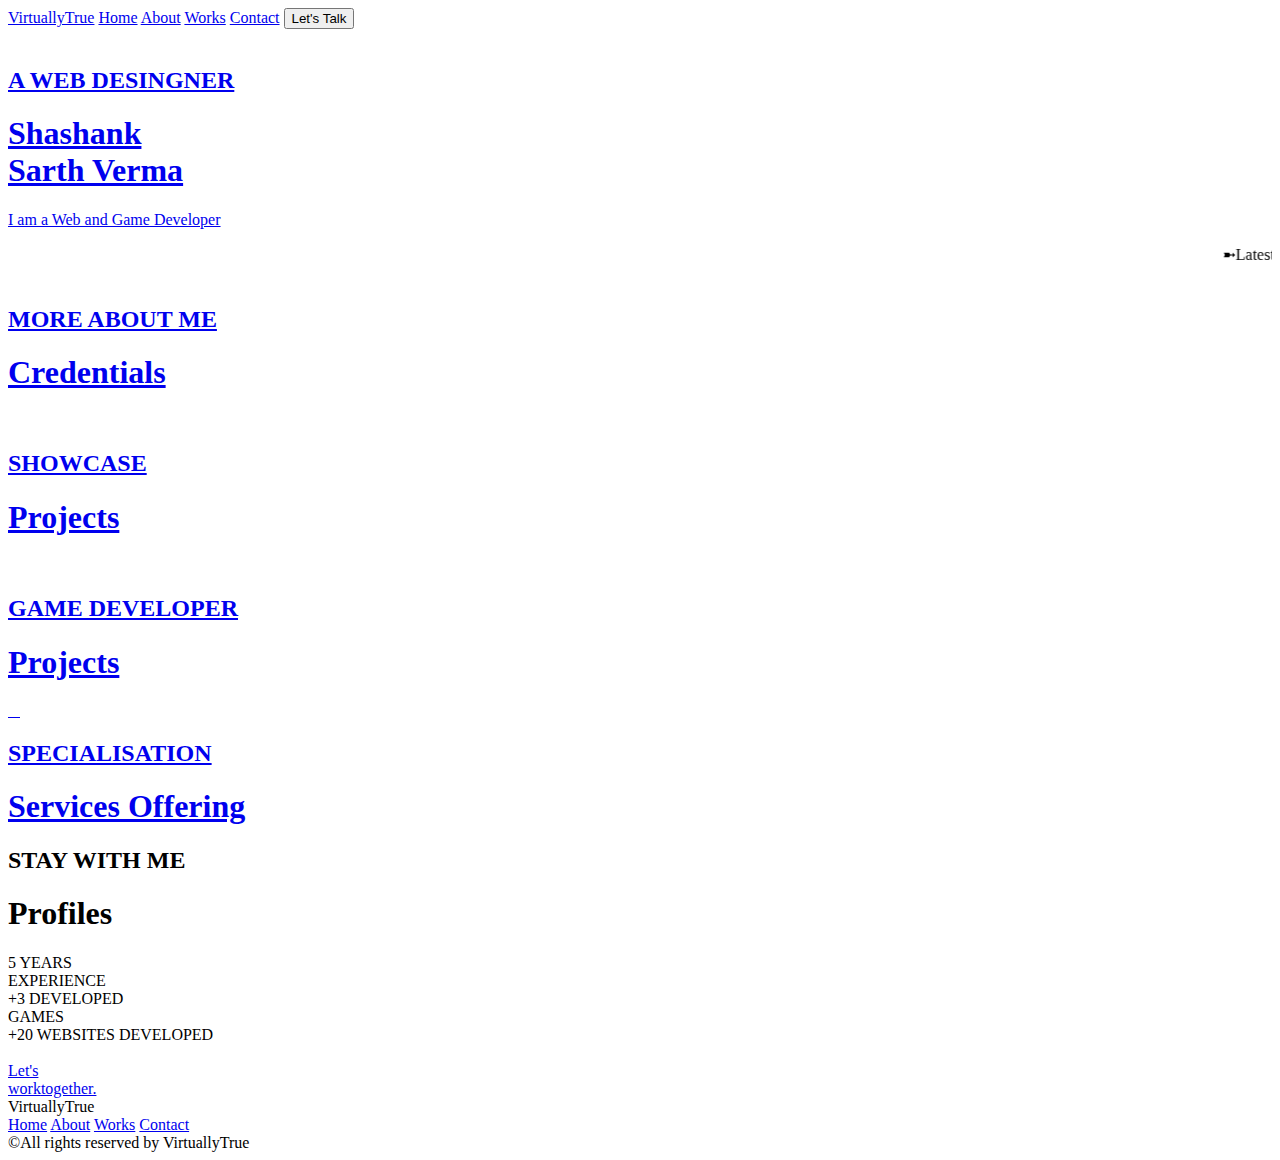
==== index.html @ 443d2966 "Add files via upload" ====
<!DOCTYPE html>
<html lang="en">
<head>
    <meta charset="UTF-8">
    <meta name="viewport" content="width=device-width, initial-scale=1.0">
    <title>VirtuallyTrue</title>
    <link rel="stylesheet" href="css/index.css">
</head>
<body>

    <header>
        <a href="index.html" id="Logo">VirtuallyTrue</a>
        <a class="mid_nav" id="active" href="index.html">Home</a>
        <a class="mid_nav" href="html/self_summary.html">About</a>
        <a class="mid_nav" href="html/works.html">Works</a>
        <a class="mid_nav" href="html/contact.html">Contact</a>
        <a href="html/contact.html"><Button id="Let's_Talk">Let's Talk</Button></a>
    </header>   
    <div id="bodyy">
        <a href="html/self_summary.html">
            <div id="container">
                <img id="image" src="Images/me.png" alt="">
        
                <div>
                    <h2>A WEB DESINGNER</h2>
                    <h1>Shashank <br> Sarth Verma</h1>
                    <p>I am a Web and Game Developer</p>
                    <div id="sudo"></div>
                </div>
            </div>
        </a>
        <div id="container2">
            <div id="scroll">
                <MArquee> ➼Latest work and <span>Featured. &nbsp;&nbsp;</span> ➼Latest work and <span>Featured. &nbsp;&nbsp;</span> ➼Latest work and <span>Featured. &nbsp;&nbsp;</span></MArquee>
            </div>
            <a href="html/credentials.html">
                <div id="small_container1" class="small_container">
                    <img  src="Images/Signature.png" alt="">
                    <h2>MORE ABOUT ME</h2>
                    <h1>Credentials</h1>
                    <div id="sudo"></div>
        
                </div>
            </a>
            <a href="html/works.html">
                <div class="small_container">
                    <img src="Images/my-works.png" alt="">
                    <h2>SHOWCASE</h2>
                    <h1>Projects</h1>
                    <div id="sudo"></div>
        
                </div>
            </a>
        </div>
        
    </div>


    <div id="bodyy">
        <a href="html/works.html">
            <div class="small_container">
                <img id="sign" src="Images/Unity.png" alt="">
                <h2>GAME DEVELOPER</h2>
                <h1>Projects</h1>
                <div id="sudo"></div>
            </div>
        </a>

        <a href="html/offering.html">
            <div class="long_container">
                <div>
                    <img src="Images/Web Dev.png" alt="">
                    <img src="Images/GameDev.png" alt="">
                    <img src="Images/Software Dev.png" alt="">
                    <img src="Images/Video Editing.png" alt="">
                </div>
            <h2>SPECIALISATION</h2>
            <h1>Services Offering</h1>
            <div id="sudo"></div>
            </div>
    
        </a>
     
            <div class="small_container">
                <div id="contacts">
                    <div id="Linkedin" onclick="window.open('https://www.linkedin.com/in/shashank-sarth-verma-864723260/');"></div>
                    <div id="GitHub" onclick="window.open('https://github.com/Sarverjii');"></div>
                </div>
                <h2>STAY WITH ME</h2>
                <h1>Profiles</h1>
                <a href="html/contact.html"><div id="sudo" ></div></a>
            </div>
    </div>
    
    <div id="bodyy">
            <div class="long_container">
                <div id="stats">
                    <div>5 <span>YEARS <br> EXPERIENCE</span></div>
                    <div>+3 <SPan>DEVELOPED <br> GAMES</SPan></div>
                    <div>+20 <SPan>WEBSITES DEVELOPED</SPan></div>
                </div>
              
            </div>
    
        <a href="html/contact.html">
            <div class="long_container">
                <div id="work">
                    <img src="Images/icon2.png" alt="">
                </div>
                <span>Let's <br> work<span>together.</span></span>
            
            <div id="sudo" onclick="location.href='#'"></div>
            </div>
    
        </a>
    </div>
    
    
    <footer>
        <div>VirtuallyTrue</div>
        <section>

            <a class="mid_nav" id="active" href="index.html">Home</a>
            <a class="mid_nav" href="html/self_summary.html">About</a>
            <a class="mid_nav" href="html/works.html">Works</a>
            <a class="mid_nav" href="html/contact.html">Contact</a>
        </section>
        <div id="copyright">&copy;All rights reserved by <span>VirtuallyTrue</span></div>
    </footer>

</body>
</html>
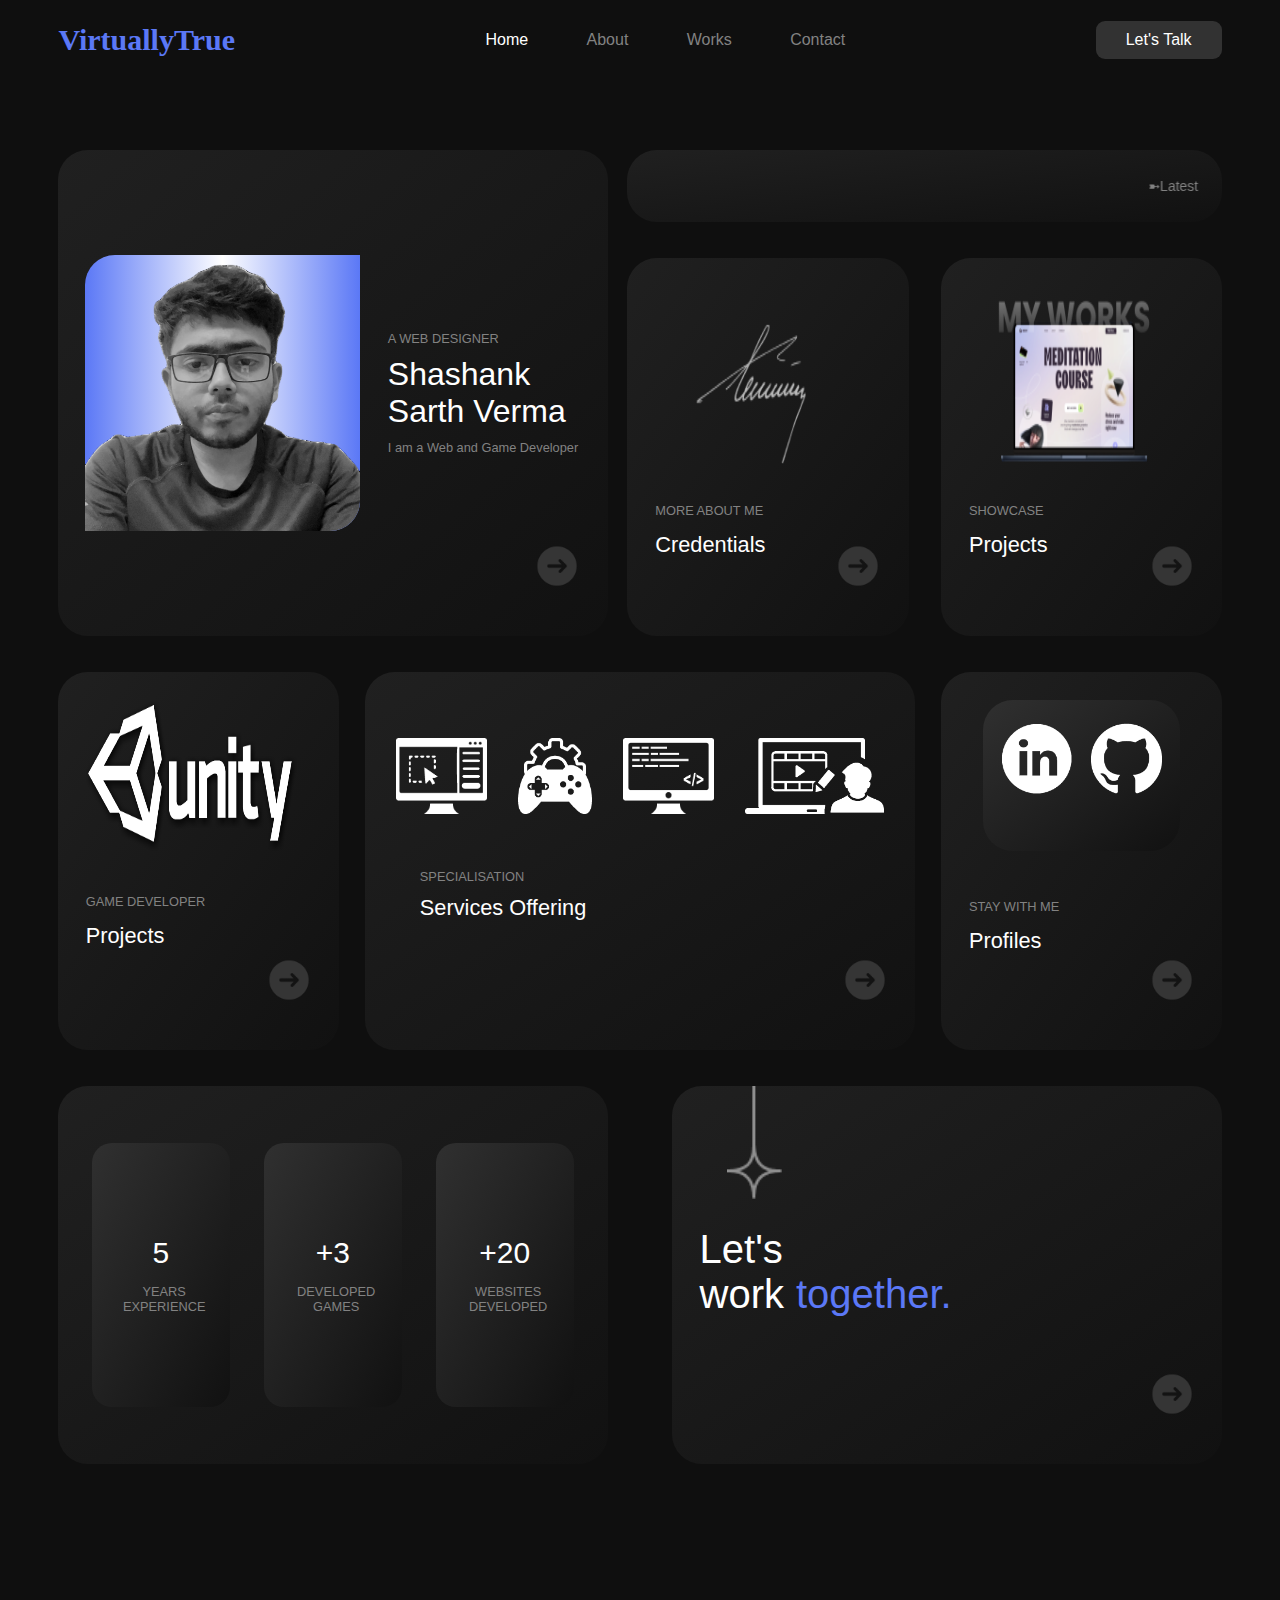
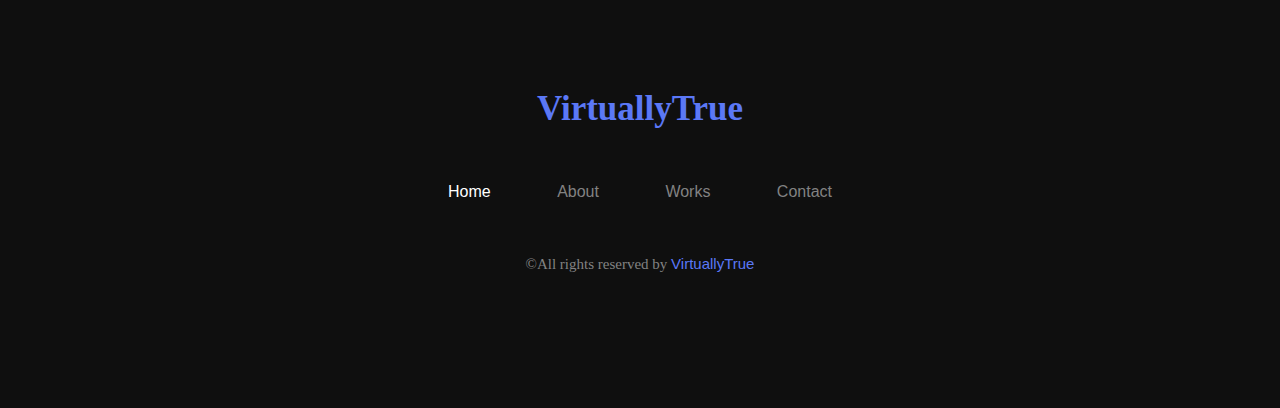
==== commit 358cc90d: "Update index.html" ====
--- a/index.html
+++ b/index.html
@@ -22,7 +22,7 @@
                 <img id="image" src="Images/me.png" alt="">
         
                 <div>
-                    <h2>A WEB DESINGNER</h2>
+                    <h2>A WEB DESIGNER</h2>
                     <h1>Shashank <br> Sarth Verma</h1>
                     <p>I am a Web and Game Developer</p>
                     <div id="sudo"></div>
@@ -129,4 +129,4 @@
     </footer>
 
 </body>
-</html>+</html>
--- a/css/index.css
+++ b/css/index.css
@@ -0,0 +1,346 @@
+*{
+    padding: 0;
+    Margin: 0;
+    text-decoration: none;
+    list-style: none;
+    font-family: Verdana, Geneva, Tahoma, sans-serif;
+}
+@import url('https://fonts.googleapis.com/css2?family=Kalam&display=swap');
+body{
+    background-color: #0f0f0f;
+}
+
+header{
+    display: flex;
+    justify-content: space-evenly;
+    align-items: center;
+    height: 80px;
+    text-align: center;
+    margin-bottom: 70px;
+}
+
+#Logo{
+    margin-right: 15vw;
+    color: #5b78f6;
+    font-family: 'Kalam', cursive;
+    font-size: 30px;
+    font-weight: 600;
+}
+
+.mid_nav{
+    font-size: 16px;
+    color: #828282;
+    transition: 200ms;
+}#active{
+    color: white;
+}
+.mid_nav:hover{
+    color: white;
+    transition: 200ms;
+}
+header button{
+    margin-left: 15vw;
+    padding: 10px 30px 10px 30px;
+    border-radius: 9px;
+    background-color: #323232;
+    color: white;
+    font-size: 16px;
+    border: none;
+    font-weight: 500;
+    transition: 350ms;
+}
+
+header button:hover{
+    background-color: white;
+    color: #323232;
+    transition: 350ms;
+    cursor: pointer;
+}
+
+#bodyy{ 
+    display: flex;
+    margin-left: 4.5vw;
+    margin-right: 4.5vw;
+    justify-content: space-between;
+    margin-bottom: 4vh;
+}
+
+#container{
+    display: flex;
+    flex-shrink: 1;
+    background-image: linear-gradient(to bottom right, #202020, #111111);
+    width: 43vw;
+    height: 54vh;
+    border-radius: 30px;
+    align-items: center;
+    position: relative;
+    margin-right: 1.5vw;
+
+}
+#image{
+    background-image: linear-gradient(to right, #5b78f6, white, #5b78f6);
+    border-top-left-radius: 30px;
+    border-bottom-right-radius: 30px;
+    margin: 10% 5% 10% 5%;
+    width: 50%;
+}
+
+
+#container div h2,p{
+    color: #828282;
+    font-size: 1vw;
+    font-weight: 300;
+}
+#container div h1{
+    color: white;
+    padding-top: 5%;
+    padding-bottom: 5%;
+    font-size: 2.5vw;
+    font-weight: 400;
+}
+#sudo{
+    background-image: url(../Images/Arrow\ Dark.png);
+    width: 50px;
+    height: 50px;
+    background-size: contain;
+    background-repeat: no-repeat;
+    position: absolute;
+    right: 2vw;
+    bottom: 5vh;
+    transition: 200ms;
+}
+
+#container:hover #sudo{
+    background-image: url(../Images/Arrow\ Bright.png);
+    transition: 200ms;
+}
+#container2{
+    display: flex;
+    align-items: flex-end;
+    flex-shrink: 1;
+    justify-content: space-between;
+    flex-wrap: wrap;
+}
+#scroll{
+    width: 100%;
+    height: 8vh;
+    margin-bottom: 4vh;
+    border-radius: 30px;
+    background-image: linear-gradient(to bottom right, #202020, #111111);
+    display: flex;
+    align-items: center;
+    justify-content: center;
+}
+#scroll marquee{
+    color:#828282;
+    width: 92%;
+    font-size: 14px;
+}
+
+#scroll marquee span{
+    color: white;
+    font-size: 14px;
+    font-weight: 500;
+}
+.small_container{
+    width: 22vw;
+    height: 42vh;
+    display: flex;
+    flex-direction: column;
+    justify-content: flex-start;
+    flex-shrink: 1;
+    align-items: flex-start;
+    background-image: linear-gradient(to bottom right, #202020, #111111);
+    border-radius: 30px;
+    position: relative;
+}
+
+
+.small_container img{
+    width: 75%;
+    height: 50%;
+    margin: 10% 0 0 10%;    
+}
+#sign{
+    height: 40%;
+    padding-bottom: 5%;
+}
+.small_container h2{
+    color: #828282;
+    margin: 10% 0 0 10%;    
+    font-size: 1vw;
+    font-weight: 300;
+}
+.small_container h1{
+    color: white;
+    margin: 5% 0 0 10%;  
+    padding: 0 0 0 0;  
+    font-size: 1.7vw;
+    font-weight: 300;
+}
+
+.small_container:hover #sudo{
+    background-image: url(../Images/Arrow\ Bright.png);
+    transition: 200ms;
+    cursor: pointer;
+}
+.long_container{
+    width: 43vw;
+    height: 42vh;
+    display: flex;
+    flex-direction: column;
+    justify-content: flex-start;
+    flex-shrink: 1;
+    align-items: flex-start;
+    background-image: linear-gradient(to bottom right, #202020, #111111);
+    border-radius: 30px;
+    position: relative;
+}
+#contacts{
+    background-image: linear-gradient(to bottom right, #303030, #111111);
+    width: 70%;
+    height: 40%;
+    display: flex;
+    justify-content: space-evenly;
+    align-items: center;
+    margin: 10% 0 7% 15%;
+    border-radius: 30px;
+}
+#Linkedin{
+    background-image: url(../Images/Linkedin\ White.png);
+    background-size: contain;
+    height: 70%;
+    width: 36%;
+    background-repeat: no-repeat;
+    transition: 200ms;
+}
+
+#Linkedin:hover{
+    background-image: url(../Images/Linkedin\ Black.png);
+    transition: 200ms;
+    cursor: pointer;
+}
+#GitHub{
+    background-image: url(../Images/GitHub\ White.png);
+    background-size: contain;
+    height: 70%;
+    width: 36%;
+    background-repeat: no-repeat;
+}
+
+
+#GitHub:hover{
+    background-image: url(../Images/GitHub\ Black.png);
+    transition: 200ms;
+    cursor: pointer;
+}
+
+
+.long_container div{
+    display: flex;
+    width: 100%;
+    height: 20%;
+    justify-content: space-evenly;
+    align-items: center;
+    margin-top: 12%;
+}
+
+.long_container div img{
+    height: 100%;
+}
+.long_container h2{
+    color: #828282;
+    margin: 10% 0 0 10%;    
+    font-size: 1vw;
+    font-weight: 300;
+}
+.long_container h1{
+    color: white;
+    margin: 2% 0 0 10%;  
+    padding: 0 0 0 0;  
+    font-size: 1.7vw;
+    font-weight: 300;
+}
+
+.long_container:hover #sudo{
+    background-image: url(../Images/Arrow\ Bright.png);
+    transition: 200ms;
+    cursor: pointer;
+}
+
+#stats{
+    width: 100%;
+    height: 100%;
+    margin: 0 0 0 0;
+    display: flex;
+    justify-content: space-evenly;
+    padding: 0 0 0 0;
+}
+
+#stats div{
+    display: flex;
+    flex-direction: column;
+    background-image: linear-gradient(to bottom right, #303030, #111111);
+    width: 25%;
+    height: 70%;
+    margin-top: 0;
+    border-radius: 20px;
+    justify-content: center;
+    align-items: center;
+    text-align: center;
+    color: white;
+    font-size: 30px;
+}
+#stats div span{
+    color: #828282;
+    margin-top: 10%;
+    font-size: 1vw;
+}
+
+.long_container span{
+    margin: 5% 0 0 5%;
+    font-size: 40px;
+    color: white;
+}
+.long_container span span{
+    color: #5b78f6;
+}
+
+#work{
+    width: 100%;
+    margin: 0 0 0 0;
+    padding: 0 0 0 0;
+    display: block;
+    height: 30%;
+}
+#work img{
+    margin-left: 10%;
+}
+
+
+footer div{
+    margin-top: 25vh;
+    color: #5b78f6;
+    text-align: center;
+    font-size: 35px;
+    font-family: 'Kalam', cursive;
+    font-weight: 600;
+}
+footer section{
+    display: flex;
+    justify-content: space-between;
+    align-items: center;
+    margin: 6vh 35vw 6vh 35vw;
+}
+
+#copyright{
+    color: #828282;
+    text-align: center;
+    font-size: 15px;
+    margin: 0 0 15vh 0;
+    font-weight: normal;
+}
+
+#copyright span{
+    color: #5b78f6;
+}